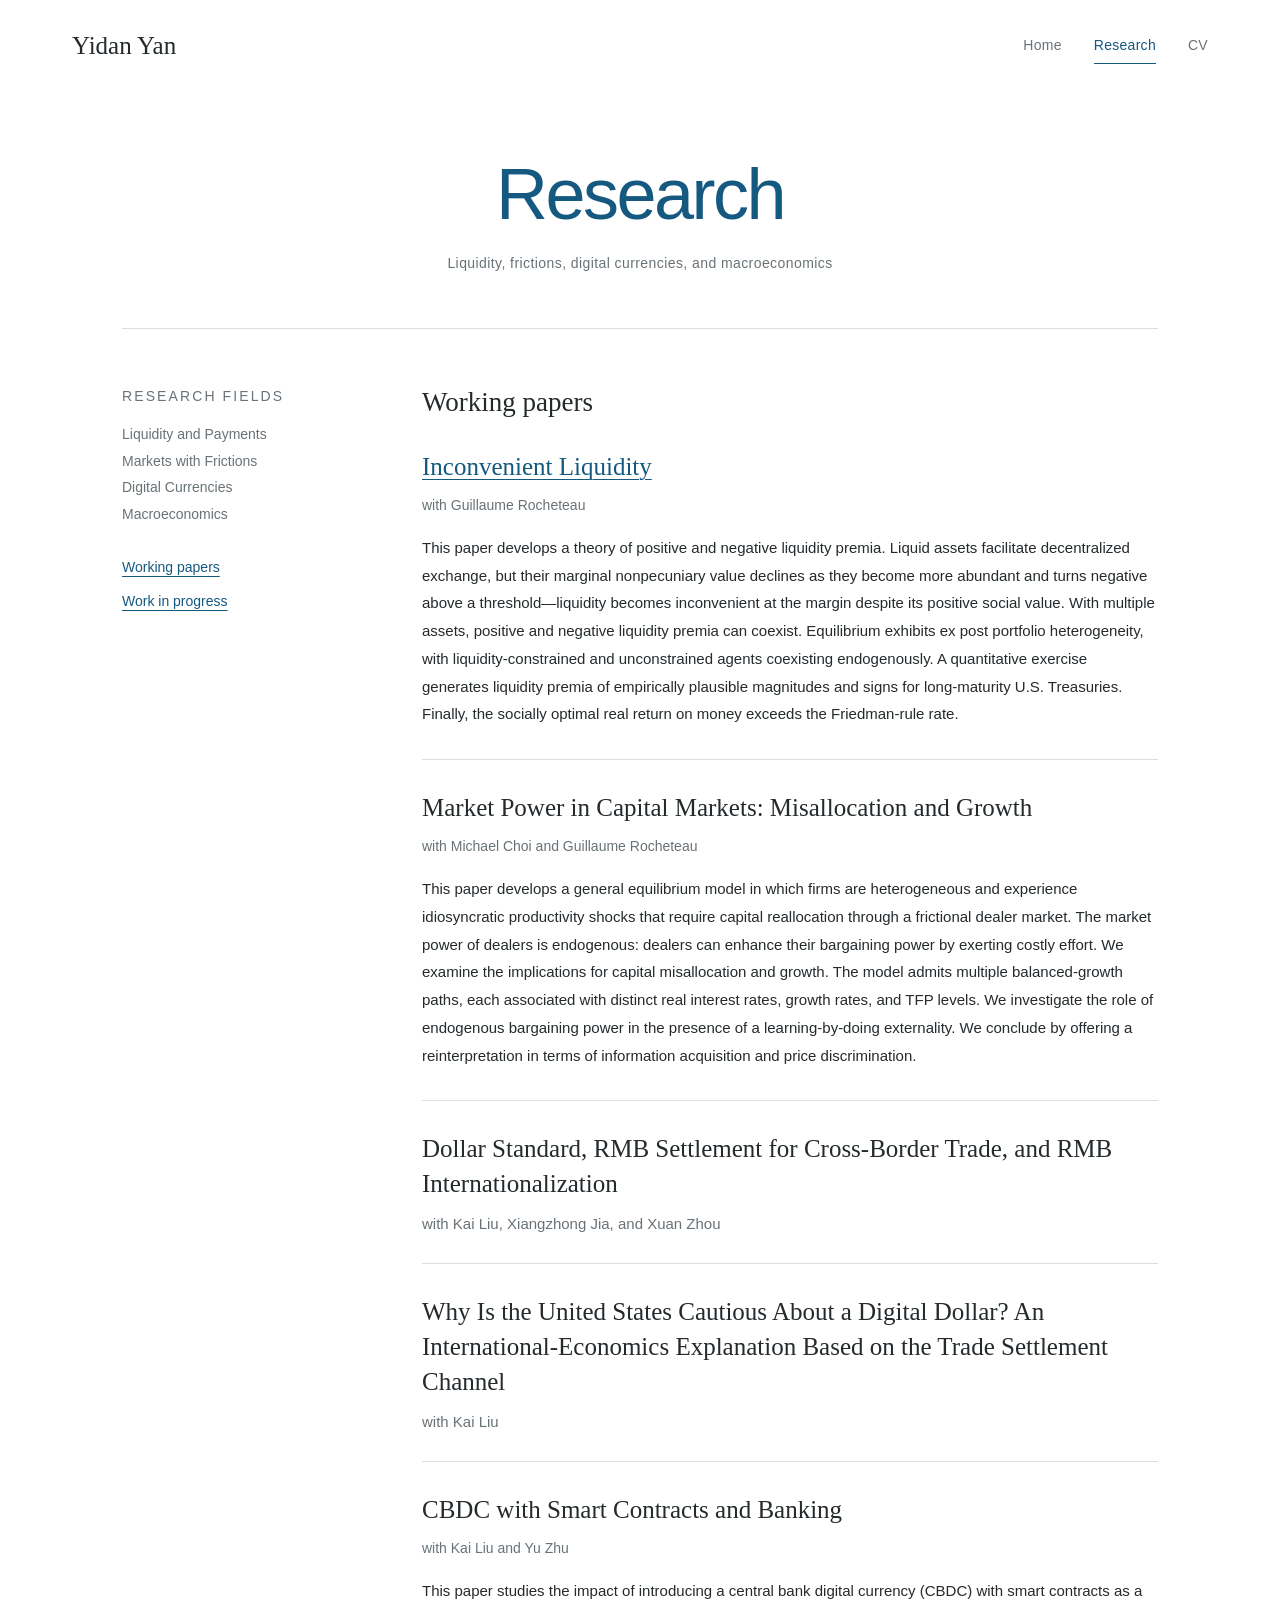
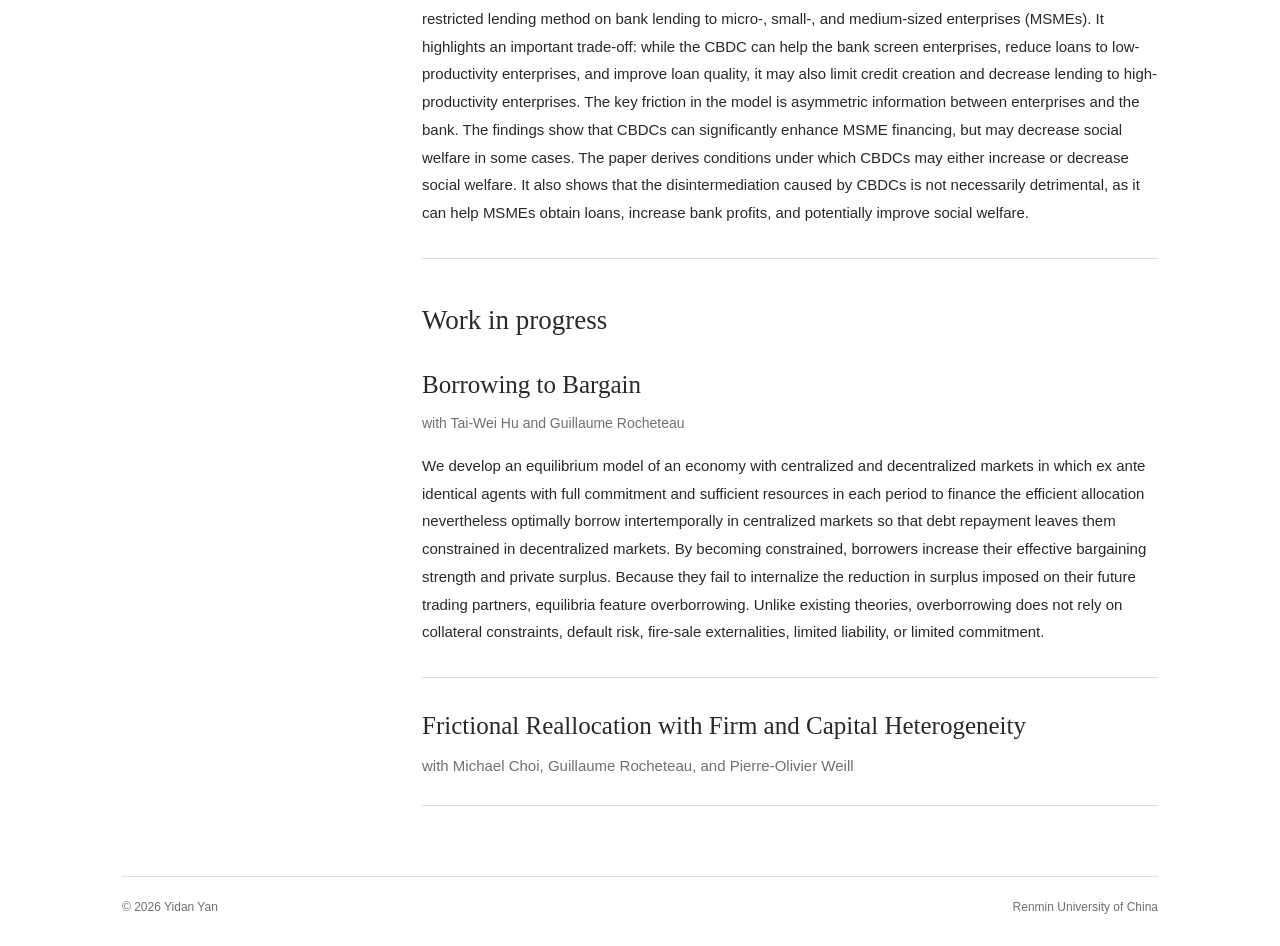
==== docs/research.html @ 5e9aa730 "Add files via upload" ====
<!DOCTYPE html>
<html lang="en"><head><meta charset="utf-8">
  <meta name="viewport" content="width=device-width, initial-scale=1">
  <meta name="generator" content="Quarto">
  <title>Research | Yidan Yan</title>
  <meta name="description" content="Research by Yidan Yan on liquidity and payments, markets with frictions, digital currencies, and macroeconomics.">
  <meta name="theme-color" content="#155880">
  <link rel="icon" href="assets/favicon.svg" type="image/svg+xml">
    <link rel="stylesheet" href="assets/styles.css">
    </head>
<body>
  <a class="skip-link" href="#main">Skip to content</a>
  <header class="site-header">
    <a class="brand" href="index.html">Yidan Yan</a>
    <nav class="site-nav" aria-label="Main navigation">
      <a href="index.html">Home</a>
      <a href="research.html" aria-current="page">Research</a>
      <a href="cv.html">CV</a>
    </nav>
  </header>
  <main class="page" id="main">
    <header id="title-block-header" class="hero quarto-title-block">
      <h1 class="title">Research</h1>
      <p class="hero-subtitle">Liquidity, frictions, digital currencies, and macroeconomics</p>
    </header>
    <div class="content-grid">
    <div class="section-aside">
    <p class="eyebrow">
    Research fields
    </p>
    <ul class="research-fields">
    <li>
    Liquidity and Payments
    </li>
    <li>
    Markets with Frictions
    </li>
    <li>
    Digital Currencies
    </li>
    <li>
    Macroeconomics
    </li>
    </ul>
    <nav class="section-links" aria-label="Research sections">
    <a href="#working-papers">Working papers</a> <a href="#work-in-progress">Work in progress</a>
    </nav>
    </div>
    <div class="paper-list">
    <h2 class="section-title" id="working-papers">Working papers</h2>
    <section id="inconvenient-liquidity" class="paper-title paper">
    <h3 class="paper-title"><a href="assets/papers/Inconvenient_Liquidity.pdf">Inconvenient Liquidity</a></h3>
    <p class="coauthors">
    with Guillaume Rocheteau
    </p>
    <p>This paper develops a theory of positive and negative liquidity premia. Liquid assets facilitate decentralized exchange, but their marginal nonpecuniary value declines as they become more abundant and turns negative above a threshold—liquidity becomes inconvenient at the margin despite its positive social value. With multiple assets, positive and negative liquidity premia can coexist. Equilibrium exhibits ex post portfolio heterogeneity, with liquidity-constrained and unconstrained agents coexisting endogenously. A quantitative exercise generates liquidity premia of empirically plausible magnitudes and signs for long-maturity U.S. Treasuries. Finally, the socially optimal real return on money exceeds the Friedman-rule rate.</p>
    </section>
    <section id="market-power-in-capital-markets-misallocation-and-growth" class="paper-title paper">
    <h3 class="paper-title">Market Power in Capital Markets: Misallocation and Growth</h3>
    <p class="coauthors">
    with Michael Choi and Guillaume Rocheteau
    </p>
    <p>This paper develops a general equilibrium model in which firms are heterogeneous and experience idiosyncratic productivity shocks that require capital reallocation through a frictional dealer market. The market power of dealers is endogenous: dealers can enhance their bargaining power by exerting costly effort. We examine the implications for capital misallocation and growth. The model admits multiple balanced-growth paths, each associated with distinct real interest rates, growth rates, and TFP levels. We investigate the role of endogenous bargaining power in the presence of a learning-by-doing externality. We conclude by offering a reinterpretation in terms of information acquisition and price discrimination.</p>
    </section>
    <section id="dollar-standard-rmb-settlement-for-cross-border-trade-and-rmb-internationalization" class="paper-title paper compact-paper">
    <h3 class="paper-title">Dollar Standard, RMB Settlement for Cross-Border Trade, and RMB Internationalization</h3>
    <p class="coauthors">
    with Kai Liu, Xiangzhong Jia, and Xuan Zhou
    </p>
    </section>
    <section id="why-is-the-united-states-cautious-about-a-digital-dollar-an-international-economics-explanation-based-on-the-trade-settlement-channel" class="paper-title paper compact-paper">
    <h3 class="paper-title">Why Is the United States Cautious About a Digital Dollar? An International-Economics Explanation Based on the Trade Settlement Channel</h3>
    <p class="coauthors">
    with Kai Liu
    </p>
    </section>
    <section id="cbdc-with-smart-contracts-and-banking" class="paper-title paper">
    <h3 class="paper-title">CBDC with Smart Contracts and Banking</h3>
    <p class="coauthors">
    with Kai Liu and Yu Zhu
    </p>
    <p>This paper studies the impact of introducing a central bank digital currency (CBDC) with smart contracts as a restricted lending method on bank lending to micro-, small-, and medium-sized enterprises (MSMEs). It highlights an important trade-off: while the CBDC can help the bank screen enterprises, reduce loans to low-productivity enterprises, and improve loan quality, it may also limit credit creation and decrease lending to high-productivity enterprises. The key friction in the model is asymmetric information between enterprises and the bank. The findings show that CBDCs can significantly enhance MSME financing, but may decrease social welfare in some cases. The paper derives conditions under which CBDCs may either increase or decrease social welfare. It also shows that the disintermediation caused by CBDCs is not necessarily detrimental, as it can help MSMEs obtain loans, increase bank profits, and potentially improve social welfare.</p>
    </section>
    <h2 class="section-title wip-title" id="work-in-progress">Work in progress</h2>
    <section id="borrowing-to-bargain" class="paper-title paper">
    <h3 class="paper-title">Borrowing to Bargain</h3>
    <p class="coauthors">
    with Tai-Wei Hu and Guillaume Rocheteau
    </p>
    <p>We develop an equilibrium model of an economy with centralized and decentralized markets in which ex ante identical agents with full commitment and sufficient resources in each period to finance the efficient allocation nevertheless optimally borrow intertemporally in centralized markets so that debt repayment leaves them constrained in decentralized markets. By becoming constrained, borrowers increase their effective bargaining strength and private surplus. Because they fail to internalize the reduction in surplus imposed on their future trading partners, equilibria feature overborrowing. Unlike existing theories, overborrowing does not rely on collateral constraints, default risk, fire-sale externalities, limited liability, or limited commitment.</p>
    </section>
    <section id="frictional-reallocation-with-firm-and-capital-heterogeneity" class="paper-title paper compact-paper">
    <h3 class="paper-title">Frictional Reallocation with Firm and Capital Heterogeneity</h3>
    <p class="coauthors">
    with Michael Choi, Guillaume Rocheteau, and Pierre-Olivier Weill
    </p>
    </section>
    </div>
    </div>
    
  </main>
  <footer class="site-footer">
    <span>© 2026 Yidan Yan</span>
    <span>Renmin University of China</span>
  </footer>


</body></html>
---- docs/assets/styles.css ----
*{box-sizing:border-box}html{scroll-behavior:smooth}body{margin:0;background:var(--paper);color:var(--ink);font:16px/1.8 var(--sans);-webkit-font-smoothing:antialiased}a{color:var(--blue);text-underline-offset:4px;text-decoration-thickness:1px}a:hover{color:#103c57}a:focus-visible,button:focus-visible,summary:focus-visible{outline:2px solid var(--blue);outline-offset:6px;border-radius:2px}.skip-link{position:absolute;top:10px;left:20px;transform:translateY(-180%);background:white;padding:8px 16px;z-index:5}.skip-link:focus{transform:none}.site-header{max-width:1200px;margin:0 auto;padding:28px 32px;display:flex;align-items:center;justify-content:space-between;gap:24px}.brand{font:25px/1.3 var(--serif);color:var(--ink);text-decoration:none}.site-nav{display:flex;gap:32px;align-items:center}.site-nav a{font-size:14px;letter-spacing:.02em;text-decoration:none;color:var(--muted);padding:5px 0;border-bottom:1px solid transparent}.site-nav a[aria-current=page]{color:var(--blue);border-bottom-color:var(--blue)}.site-nav a:hover{color:var(--blue)}.page{max-width:1100px;margin:0 auto;padding:0 32px}.hero{text-align:center;padding:59px 0 52px;border-bottom:1px solid var(--line)}h1,h2,h3,p{margin-top:0}h1{font:normal clamp(46px,6vw,72px)/1.2 var(--serif);letter-spacing:-.035em;color:var(--blue);margin-bottom:13px}.hero-subtitle{font-size:14px;color:var(--muted);letter-spacing:.03em;margin:0}.home-grid{display:grid;grid-template-columns:230px minmax(0,1fr);gap:70px;padding:63px 0 75px}.identity{border-top:2px solid var(--blue);padding-top:22px}.eyebrow{font:11px/1.7 var(--sans);text-transform:uppercase;letter-spacing:.15em;color:var(--muted);margin:0 0 12px}.identity-title{font:21px/1.5 var(--serif);margin-bottom:6px}.identity p:not(.eyebrow):not(.identity-title){font-size:14px;color:var(--muted);line-height:1.75;margin-bottom:0}.fields{margin-top:37px}.fields ul{padding:0;list-style:none;margin:0;font-size:14px;line-height:2}.biography p{margin-bottom:21px}.biography .welcome{font:28px/1.4 var(--serif);margin-bottom:23px}.text-links{display:flex;gap:27px;flex-wrap:wrap;margin-top:29px;font-size:14px}.contact-inline{border-top:1px solid var(--line);padding-top:24px;margin-top:34px}.contact-inline .eyebrow{margin-bottom:4px}.contact-inline a{font-size:15px}.site-footer{max-width:1036px;margin:0 auto;padding:20px 0 28px;border-top:1px solid var(--line);display:flex;justify-content:space-between;gap:20px;color:var(--muted);font-size:12px}.site-footer a{text-decoration:none;color:var(--muted)}.content-grid{display:grid;grid-template-columns:230px minmax(0,1fr);gap:70px;padding:55px 0 70px}.section-aside p{font-size:14px;color:var(--muted);line-height:1.8}h2.section-title{font:normal 27px/1.4 var(--serif);margin-bottom:27px;color:var(--ink)}.paper{padding:0 0 31px;margin-bottom:30px;border-bottom:1px solid var(--line)}.paper:last-child{margin-bottom:0}h3.paper-title{font:normal 25px/1.4 var(--serif);color:var(--blue);margin-bottom:9px}.coauthors{color:var(--muted);font-size:14px;margin-bottom:16px}.paper-summary{font-size:15px;line-height:1.85;margin-bottom:0}.research-note{font:italic 14px/1.8 var(--serif);color:var(--muted);margin:24px 0 0}.cv-section{margin-bottom:34px}.cv-section h2{font:normal 25px/1.5 var(--serif);margin-bottom:18px}.cv-item{margin-bottom:22px}.cv-item h3{font-size:15px;font-weight:normal;margin-bottom:2px}.cv-meta{font-size:14px;color:var(--muted);margin:0}.cv-papers{padding-left:19px;font-size:15px}.cv-papers li{margin-bottom:15px}.cv-papers span{display:block;font-size:14px;color:var(--muted)}.cv-aside-links{display:flex;flex-direction:column;align-items:flex-start;gap:12px;font-size:14px}.print-button{border:1px solid var(--line);background:white;color:var(--blue);font:14px var(--sans);padding:10px 15px;cursor:pointer}.print-button:hover{border-color:var(--blue)}.print-note{font-size:12px!important;margin-top:14px!important}.cv-contact{font-size:14px;margin-bottom:28px}.cv-contact a{overflow-wrap:anywhere}@media(min-width:1400px){.hero{padding-top:79px}.home-grid{padding-top:72px;padding-bottom:90px}}@media(max-width:760px){.site-header{padding:22px 24px}.site-nav{gap:23px}.page{padding:0 24px}.hero{padding:40px 0 35px}.home-grid,.content-grid{grid-template-columns:1fr;gap:32px;padding:38px 0 44px}.home-grid .identity{display:grid;grid-template-columns:1fr 1fr;gap:26px}.fields{margin:0}.home-grid .affiliation{min-width:0}.biography .welcome{font-size:26px}.site-footer{margin:0 24px;padding:18px 0 25px}.section-aside{border-top:2px solid var(--blue);padding-top:18px}.section-aside p{margin-bottom:0}.cv-aside-links{flex-direction:row;gap:24px}.print-note{display:none}h3.paper-title{font-size:23px}.content-grid .section-aside{max-width:none}}@media(max-width:420px){.brand{font-size:22px}.site-nav{gap:17px}.site-header{padding-left:20px;padding-right:20px}.site-nav a{font-size:13px}.page{padding:0 20px}.home-grid .identity{grid-template-columns:1fr;gap:22px}.fields ul{display:flex;gap:8px 18px;flex-wrap:wrap;line-height:1.7}.fields{margin-top:1px}.site-footer{margin:0 20px}.site-footer span:last-child{display:none}.text-links{gap:22px}h1{font-size:48px}.identity-title{font-size:20px}.hero-subtitle{font-size:13px}}@media(prefers-reduced-motion:reduce){html{scroll-behavior:auto}}@media print{.site-header,.site-footer,.skip-link,.cv-aside-links,.print-note{display:none}.page{max-width:none;padding:0}.hero{padding:0 0 20px;text-align:left}h1{font-size:36px}.content-grid{display:block;padding:24px 0 0}.section-aside{display:none}.cv-section{break-inside:avoid;margin-bottom:22px}body{font-size:11pt;line-height:1.6}a{color:inherit;text-decoration:none}.cv-section h2{font-size:18pt}.hero-subtitle{font-size:11pt}}
:root{--blue:#155880;--ink:#252a2d;--muted:#697277;--line:#d9dfe1;--paper:#fff;--serif:Georgia,'Times New Roman',serif;--sans:Arial,Helvetica,sans-serif}

/* Typography and spacing adapted to the reference academic homepage. */
h1{font-family:var(--sans);font-weight:400;letter-spacing:-.035em}
.text-links p{display:flex;flex-wrap:wrap;gap:27px;margin:0}
.contact-inline p:last-child{margin-bottom:0}
.paper>p:last-child{font-size:15px;line-height:1.85;margin-bottom:0}
.portrait{display:block;width:100%;height:auto;border-radius:0;margin:0 0 24px}
@media(max-width:420px){.text-links p{gap:22px}}

/* Portrait and current research materials. */
.home-grid{grid-template-columns:248px minmax(0,1fr);gap:64px}
.identity{border-top:0;padding-top:0}
.portrait{display:block;width:100%;max-width:248px;height:auto;margin:0 auto 23px}
.identity-title{font-size:20px}
.featured-work{margin-top:31px;padding-top:23px;border-top:1px solid var(--line)}
.featured-work .eyebrow{margin-bottom:9px}
h3.featured-title{font:normal 23px/1.4 var(--serif);margin:0 0 7px}
.featured-work .coauthors{margin:0;font-size:14px}
.contact-inline{margin-top:25px}
h3.paper-title{color:var(--ink)}
.paper-title a{color:var(--blue)}
.paper>p:not(.coauthors){font-size:15px;line-height:1.85;margin-bottom:0}
.compact-paper{padding-bottom:25px}
.compact-paper .coauthors{margin-bottom:0}
h2.wip-title{margin-top:43px;scroll-margin-top:25px}
h2.section-title{scroll-margin-top:25px}
.research-fields{list-style:none;margin:0;padding:0;font-size:14px;line-height:1.9;color:var(--muted)}
.section-links{display:flex;flex-direction:column;gap:8px;margin-top:28px;font-size:14px}
.section-aside{position:sticky;top:32px;align-self:start}
.cv-version{font-size:13px!important;margin-bottom:21px!important}
.cv-aside-links{gap:17px}
.cv-aside-links p{display:flex;flex-direction:column;align-items:flex-start;gap:17px;margin:0}
.pdf-button{display:inline-block;border:1px solid var(--blue);padding:8px 13px;text-decoration:none;font-size:14px;line-height:1.6}
.pdf-button:hover{background:#f4f8fb}
.cv-contact{margin-bottom:35px}
@media(max-width:760px){
  .home-grid{grid-template-columns:1fr;gap:34px}
  .home-grid .identity{display:grid;grid-template-columns:200px 1fr;gap:30px;align-items:end}
  .home-grid .portrait{max-width:200px;margin:0}
  .home-grid .affiliation{padding-bottom:4px}
  .section-aside{position:static}
  .content-grid{gap:32px}
}
@media(max-width:520px){
  .home-grid .identity{display:block}
  .home-grid .portrait{max-width:230px;margin:0 auto 20px}
  .home-grid .affiliation{text-align:center}
  .hero-subtitle{max-width:30em;margin:0 auto}
  .cv-aside-links{flex-wrap:wrap;align-items:center}
}
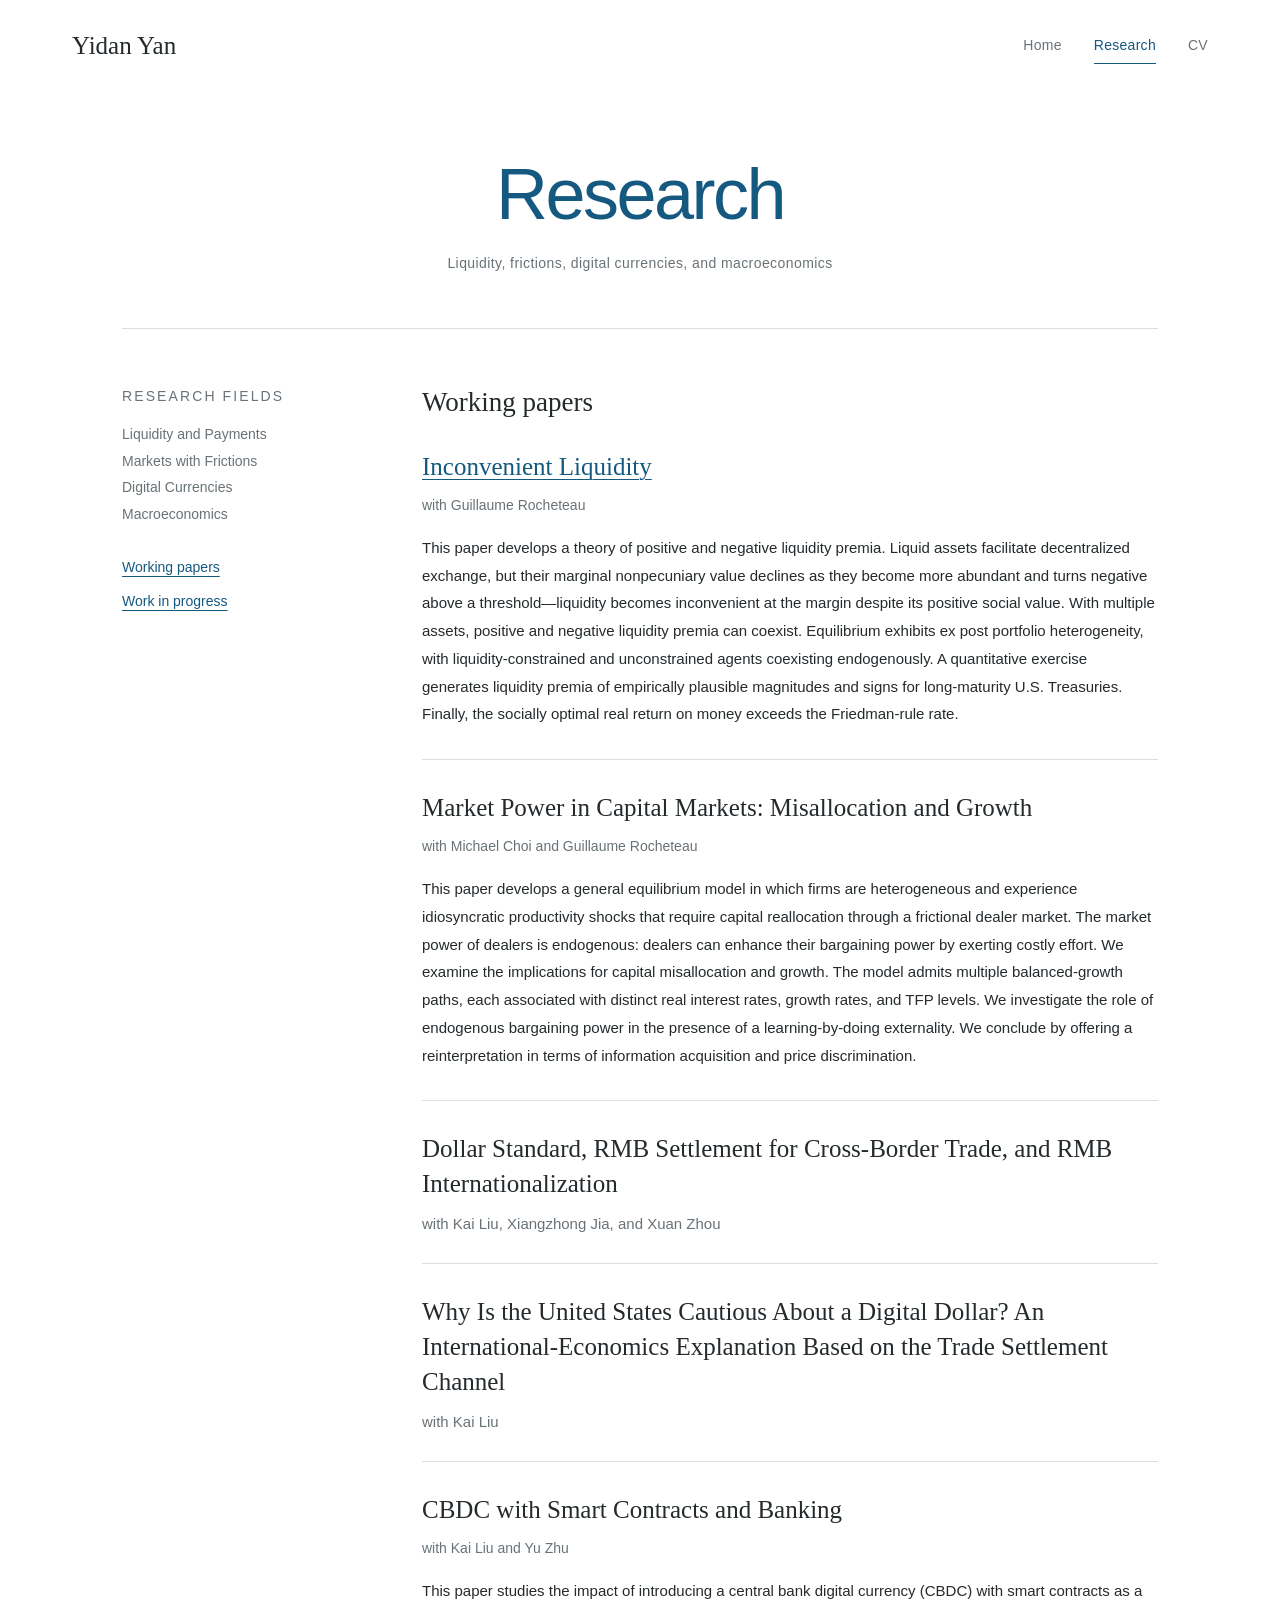
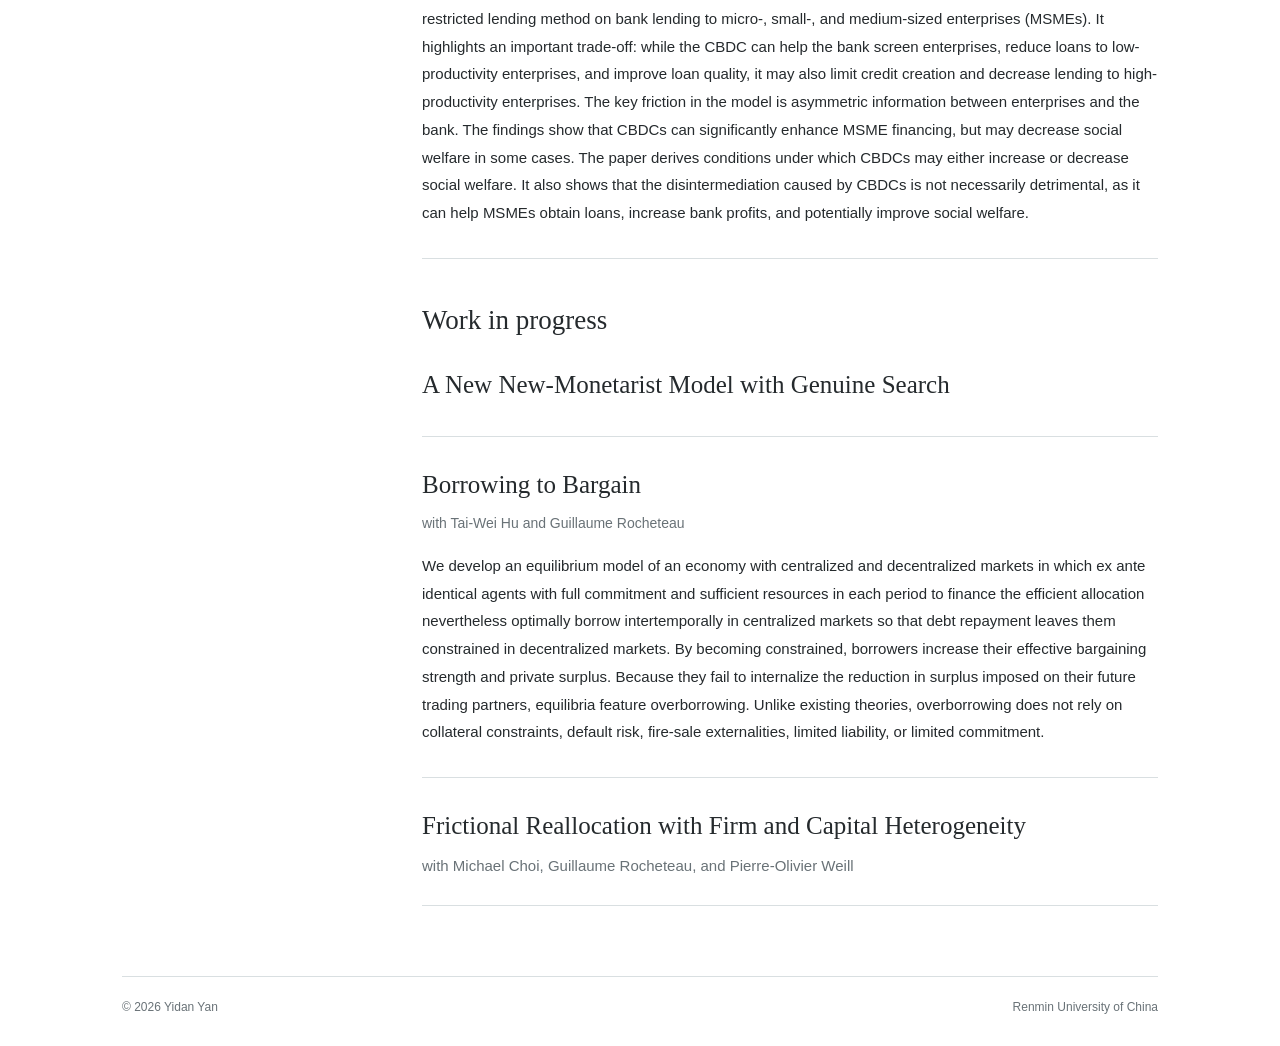
==== commit e69f34d0: "Add files via upload" ====
--- a/docs/research.html
+++ b/docs/research.html
@@ -82,6 +82,9 @@
     <p>This paper studies the impact of introducing a central bank digital currency (CBDC) with smart contracts as a restricted lending method on bank lending to micro-, small-, and medium-sized enterprises (MSMEs). It highlights an important trade-off: while the CBDC can help the bank screen enterprises, reduce loans to low-productivity enterprises, and improve loan quality, it may also limit credit creation and decrease lending to high-productivity enterprises. The key friction in the model is asymmetric information between enterprises and the bank. The findings show that CBDCs can significantly enhance MSME financing, but may decrease social welfare in some cases. The paper derives conditions under which CBDCs may either increase or decrease social welfare. It also shows that the disintermediation caused by CBDCs is not necessarily detrimental, as it can help MSMEs obtain loans, increase bank profits, and potentially improve social welfare.</p>
     </section>
     <h2 class="section-title wip-title" id="work-in-progress">Work in progress</h2>
+    <section id="a-new-new-monetarist-model-with-genuine-search" class="paper-title paper compact-paper">
+    <h3 class="paper-title">A New New-Monetarist Model with Genuine Search</h3>
+    </section>
     <section id="borrowing-to-bargain" class="paper-title paper">
     <h3 class="paper-title">Borrowing to Bargain</h3>
     <p class="coauthors">
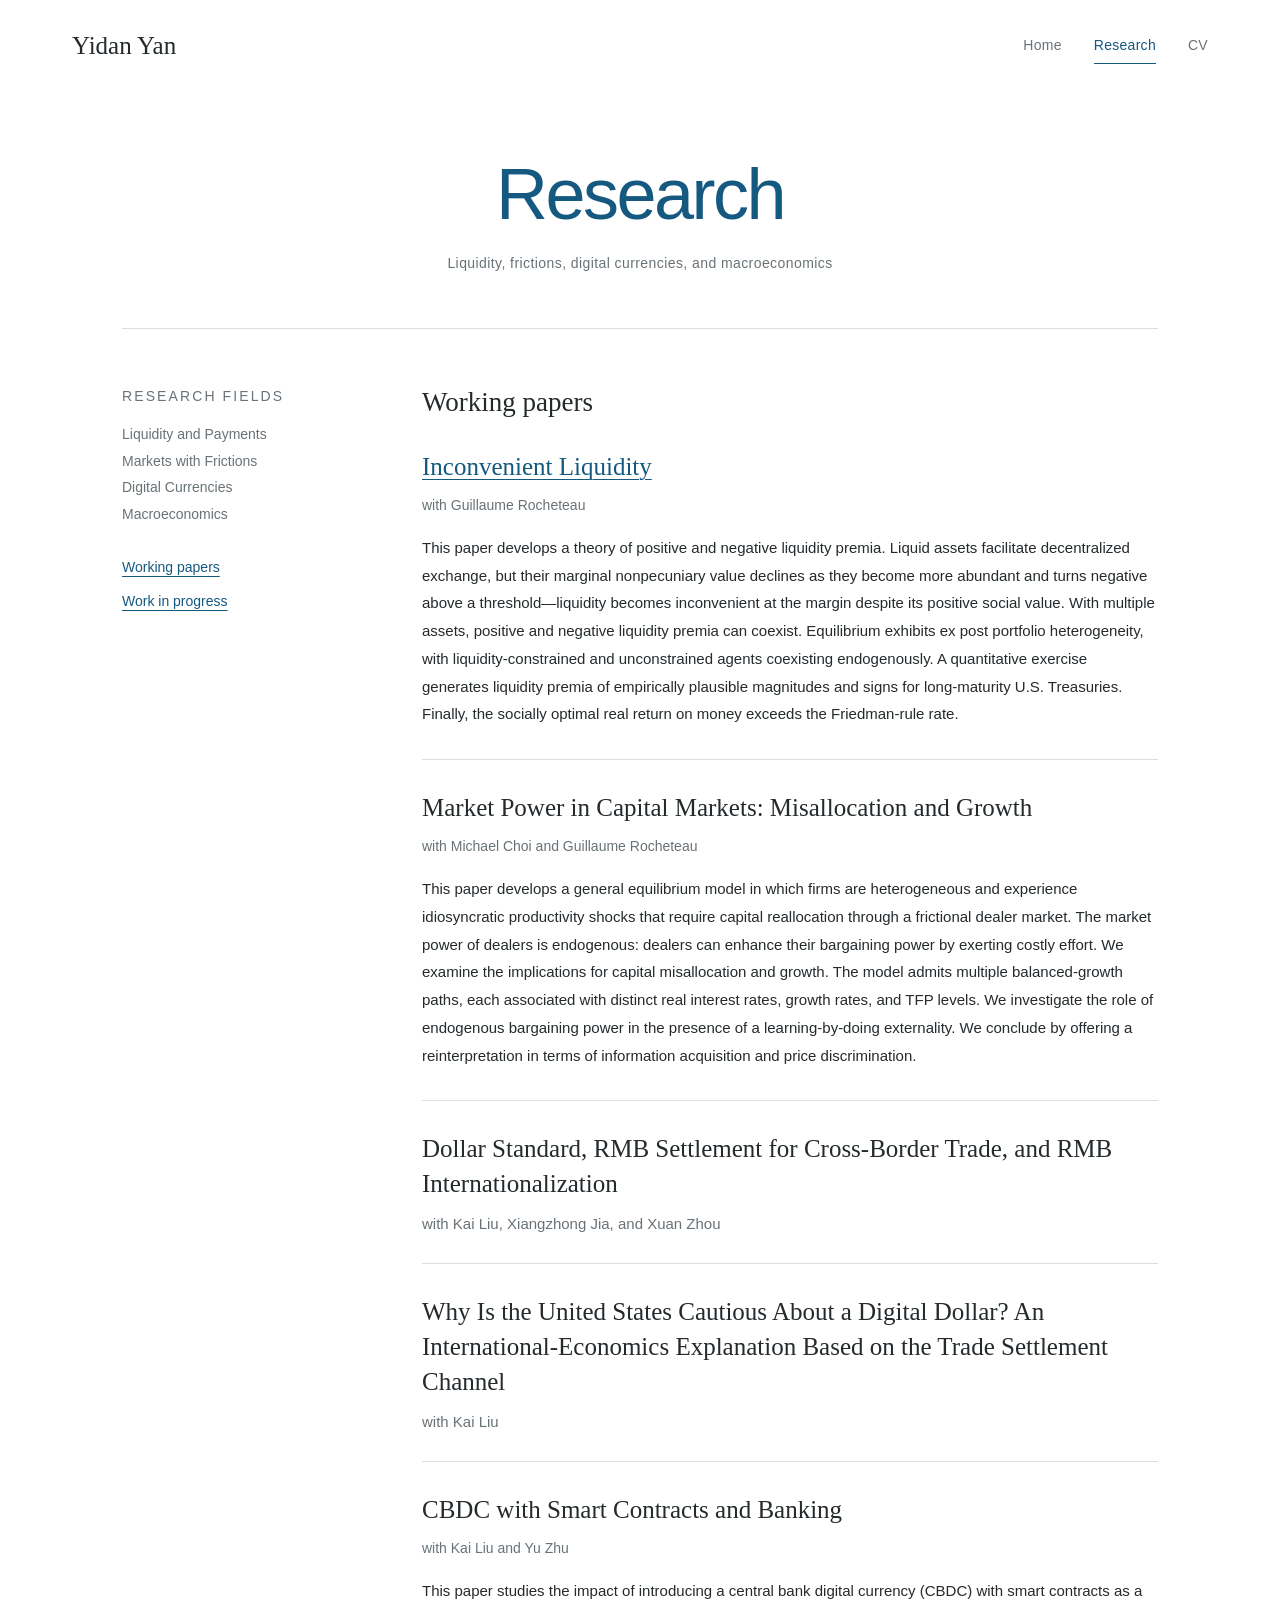
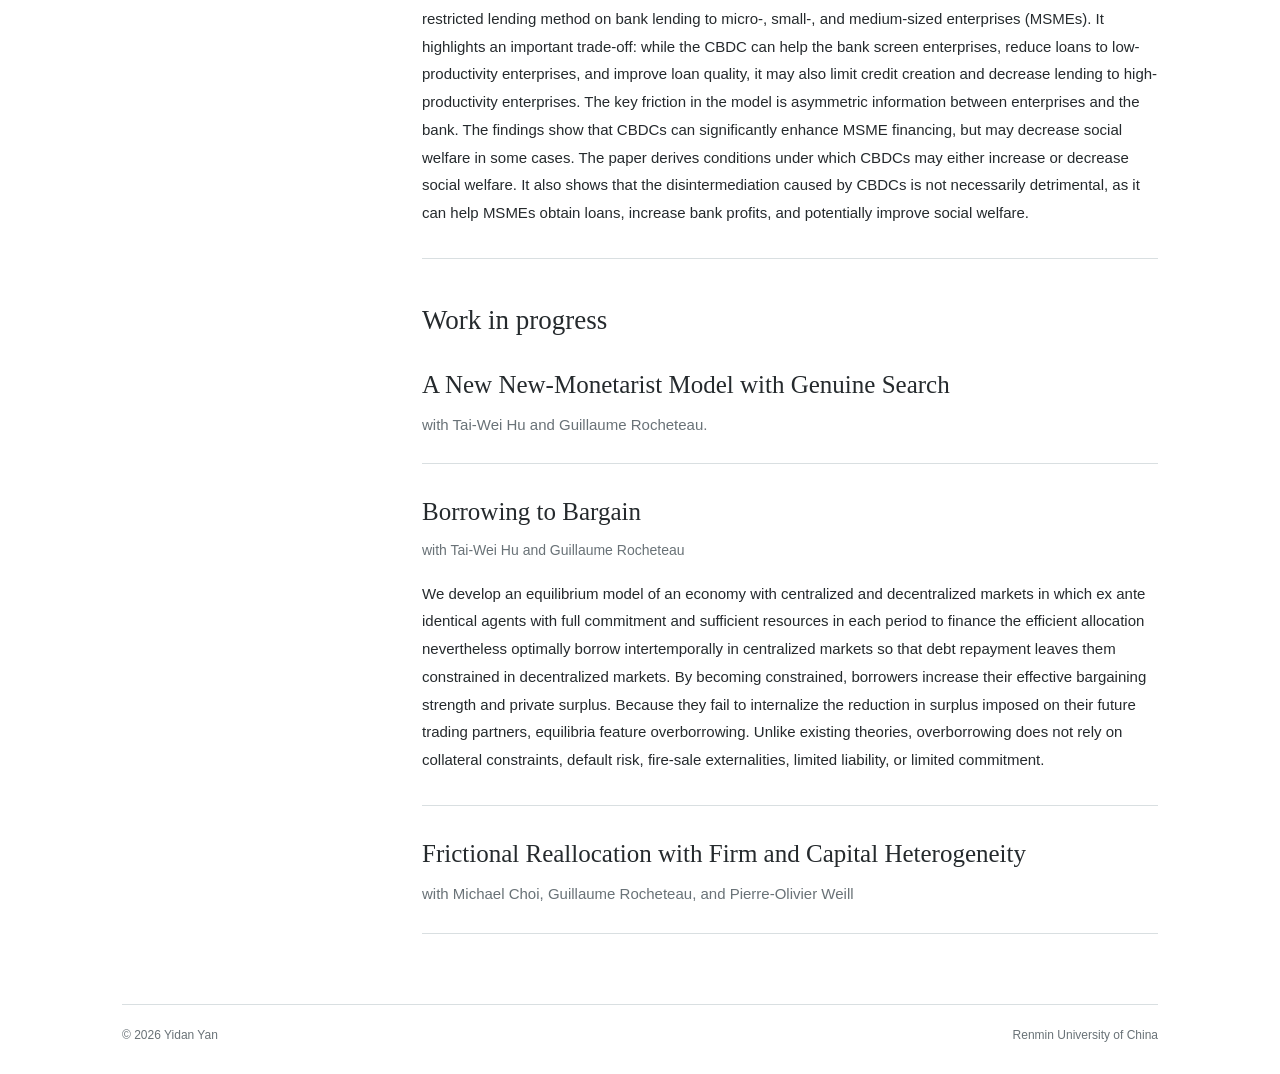
==== commit c54f162d: "Add files via upload" ====
--- a/docs/research.html
+++ b/docs/research.html
@@ -84,6 +84,9 @@
     <h2 class="section-title wip-title" id="work-in-progress">Work in progress</h2>
     <section id="a-new-new-monetarist-model-with-genuine-search" class="paper-title paper compact-paper">
     <h3 class="paper-title">A New New-Monetarist Model with Genuine Search</h3>
+    <p class="coauthors">
+    with Tai-Wei Hu and Guillaume Rocheteau.
+    </p>
     </section>
     <section id="borrowing-to-bargain" class="paper-title paper">
     <h3 class="paper-title">Borrowing to Bargain</h3>
@@ -108,4 +111,4 @@
   </footer>
 
 
-</body></html>+</body></html>
